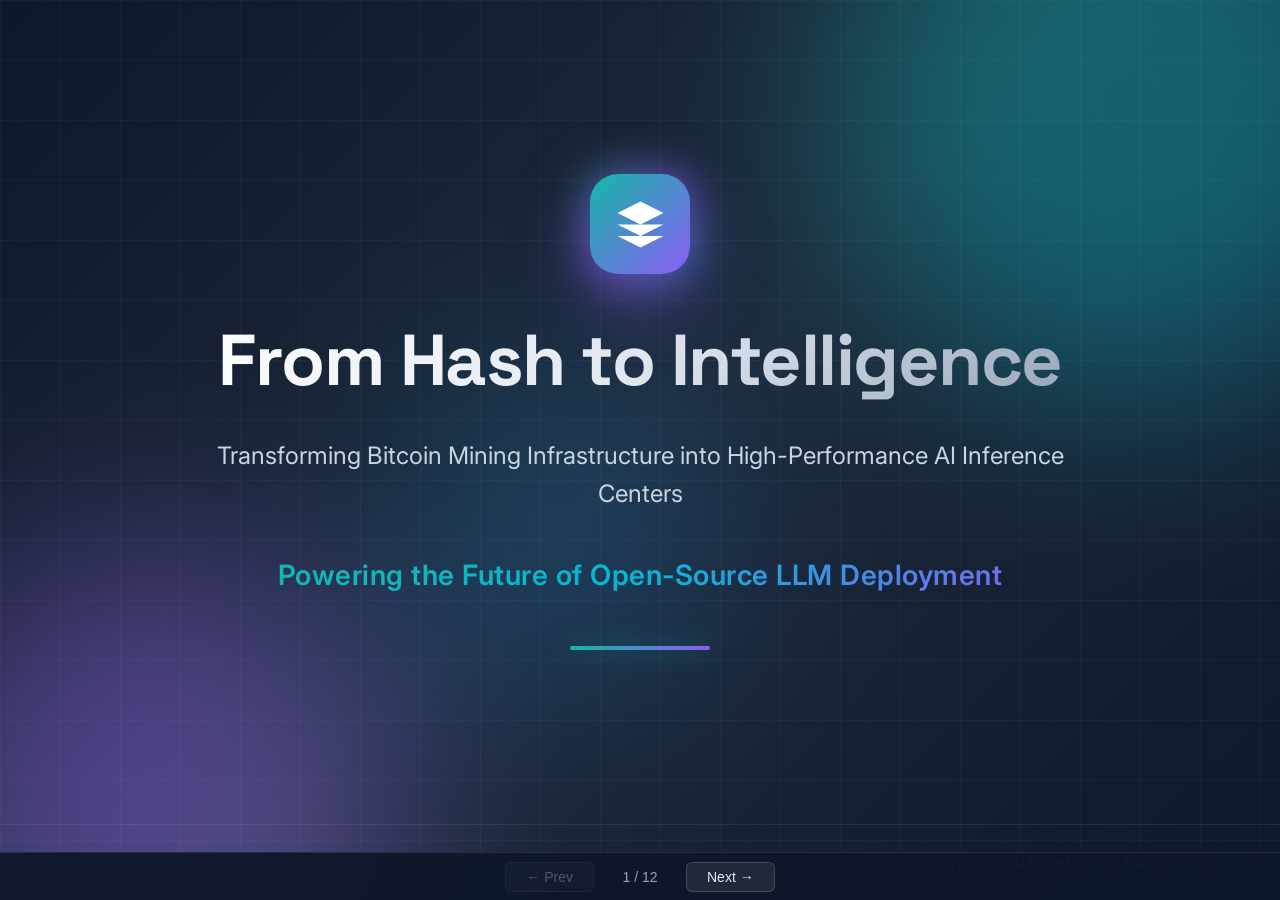
==== index.html @ 13569f99 "Initial commit: pitch deck slides" ====
<!DOCTYPE html>
<html lang="en">
<head>
    <meta charset="UTF-8">
    <meta name="viewport" content="width=device-width, initial-scale=1.0">
    <title>From Hash to Intelligence - Pitch Deck</title>
    <style>
        * { margin: 0; padding: 0; box-sizing: border-box; }
        html, body { height: 100%; overflow: hidden; background: #0f172a; }

        iframe {
            width: 100%;
            height: 100%;
            border: none;
            display: block;
        }

        .nav-bar {
            position: fixed;
            bottom: 0;
            left: 0;
            right: 0;
            height: 48px;
            background: rgba(15, 23, 42, 0.95);
            border-top: 1px solid rgba(255,255,255,0.1);
            display: flex;
            align-items: center;
            justify-content: center;
            gap: 16px;
            z-index: 1000;
            font-family: 'Inter', -apple-system, sans-serif;
        }

        .nav-bar button {
            background: rgba(255,255,255,0.08);
            border: 1px solid rgba(255,255,255,0.15);
            color: #e2e8f0;
            padding: 6px 20px;
            border-radius: 6px;
            cursor: pointer;
            font-size: 14px;
            font-family: inherit;
            transition: background 0.2s;
        }
        .nav-bar button:hover { background: rgba(255,255,255,0.15); }
        .nav-bar button:disabled { opacity: 0.3; cursor: default; }

        .nav-bar .counter {
            color: #94a3b8;
            font-size: 14px;
            min-width: 60px;
            text-align: center;
        }
    </style>
</head>
<body>
    <iframe id="slideFrame" src="01.html"></iframe>
    <div class="nav-bar">
        <button id="prevBtn" onclick="go(-1)">&#8592; Prev</button>
        <span class="counter" id="counter">1 / 12</span>
        <button id="nextBtn" onclick="go(1)">Next &#8594;</button>
    </div>

    <script>
        const total = 12;
        let current = 1;

        function update() {
            const num = String(current).padStart(2, '0');
            document.getElementById('slideFrame').src = num + '.html';
            document.getElementById('counter').textContent = current + ' / ' + total;
            document.getElementById('prevBtn').disabled = current === 1;
            document.getElementById('nextBtn').disabled = current === total;
        }

        function go(dir) {
            const next = current + dir;
            if (next >= 1 && next <= total) { current = next; update(); }
        }

        document.addEventListener('keydown', function(e) {
            if (e.key === 'ArrowRight' || e.key === ' ') { e.preventDefault(); go(1); }
            if (e.key === 'ArrowLeft') { e.preventDefault(); go(-1); }
        });

        update();
    </script>
</body>
</html>
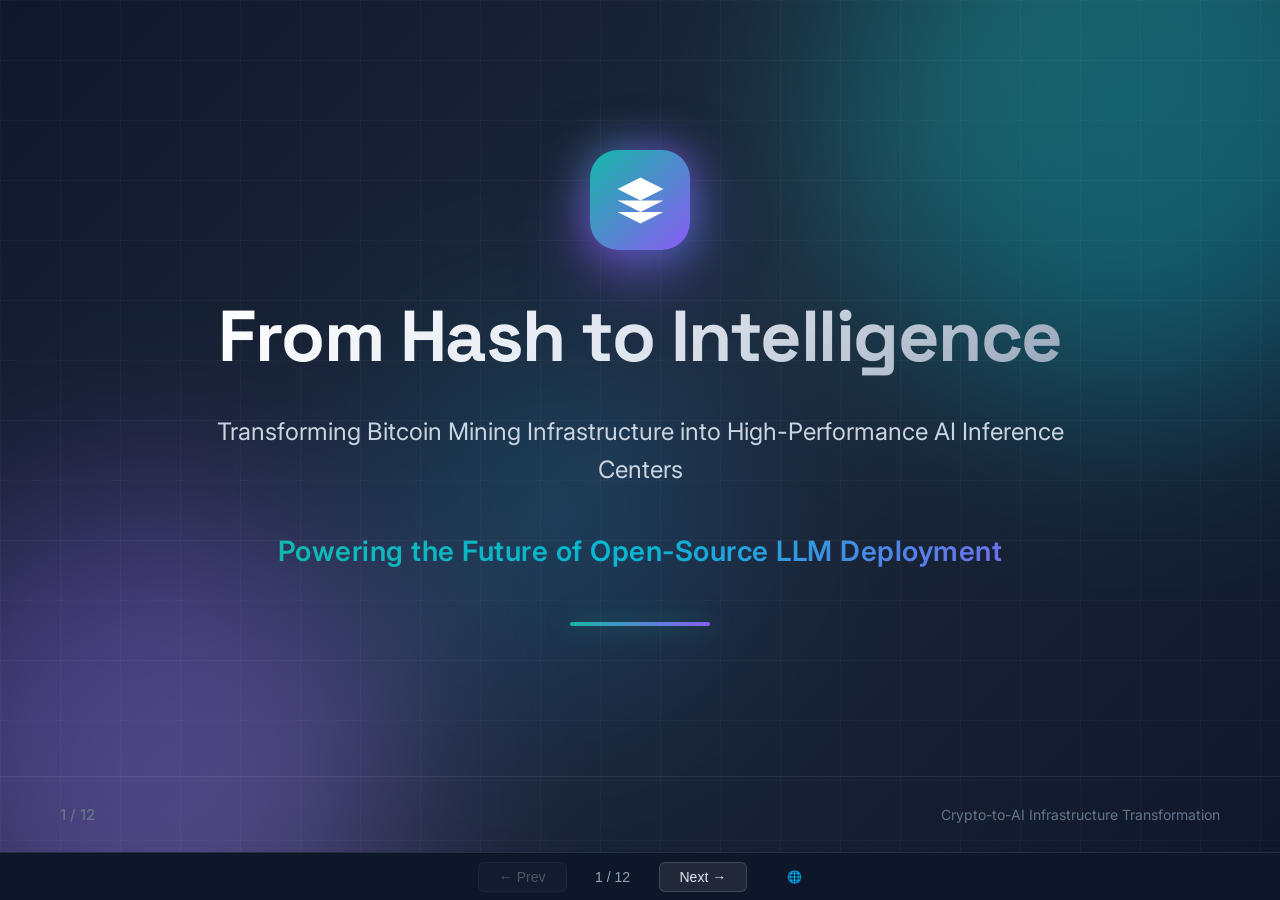
==== commit f1393eea: "Add GitHub Pages URL, clean up duplicate CSS in slide 4, remove bar-value labels" ====
--- a/index.html
+++ b/index.html
@@ -10,7 +10,7 @@
 
         iframe {
             width: 100%;
-            height: 100%;
+            height: calc(100% - 48px);
             border: none;
             display: block;
         }
@@ -51,6 +51,15 @@
             min-width: 60px;
             text-align: center;
         }
+
+        .nav-bar .home-link {
+            color: #64748b;
+            font-size: 12px;
+            text-decoration: none;
+            margin-left: 24px;
+            transition: color 0.2s;
+        }
+        .nav-bar .home-link:hover { color: #e2e8f0; }
     </style>
 </head>
 <body>
@@ -59,6 +68,7 @@
         <button id="prevBtn" onclick="go(-1)">&#8592; Prev</button>
         <span class="counter" id="counter">1 / 12</span>
         <button id="nextBtn" onclick="go(1)">Next &#8594;</button>
+        <a class="home-link" href="https://dapandaeth.github.io/pitch-deck/" title="View online">&#127760;</a>
     </div>
 
     <script>
